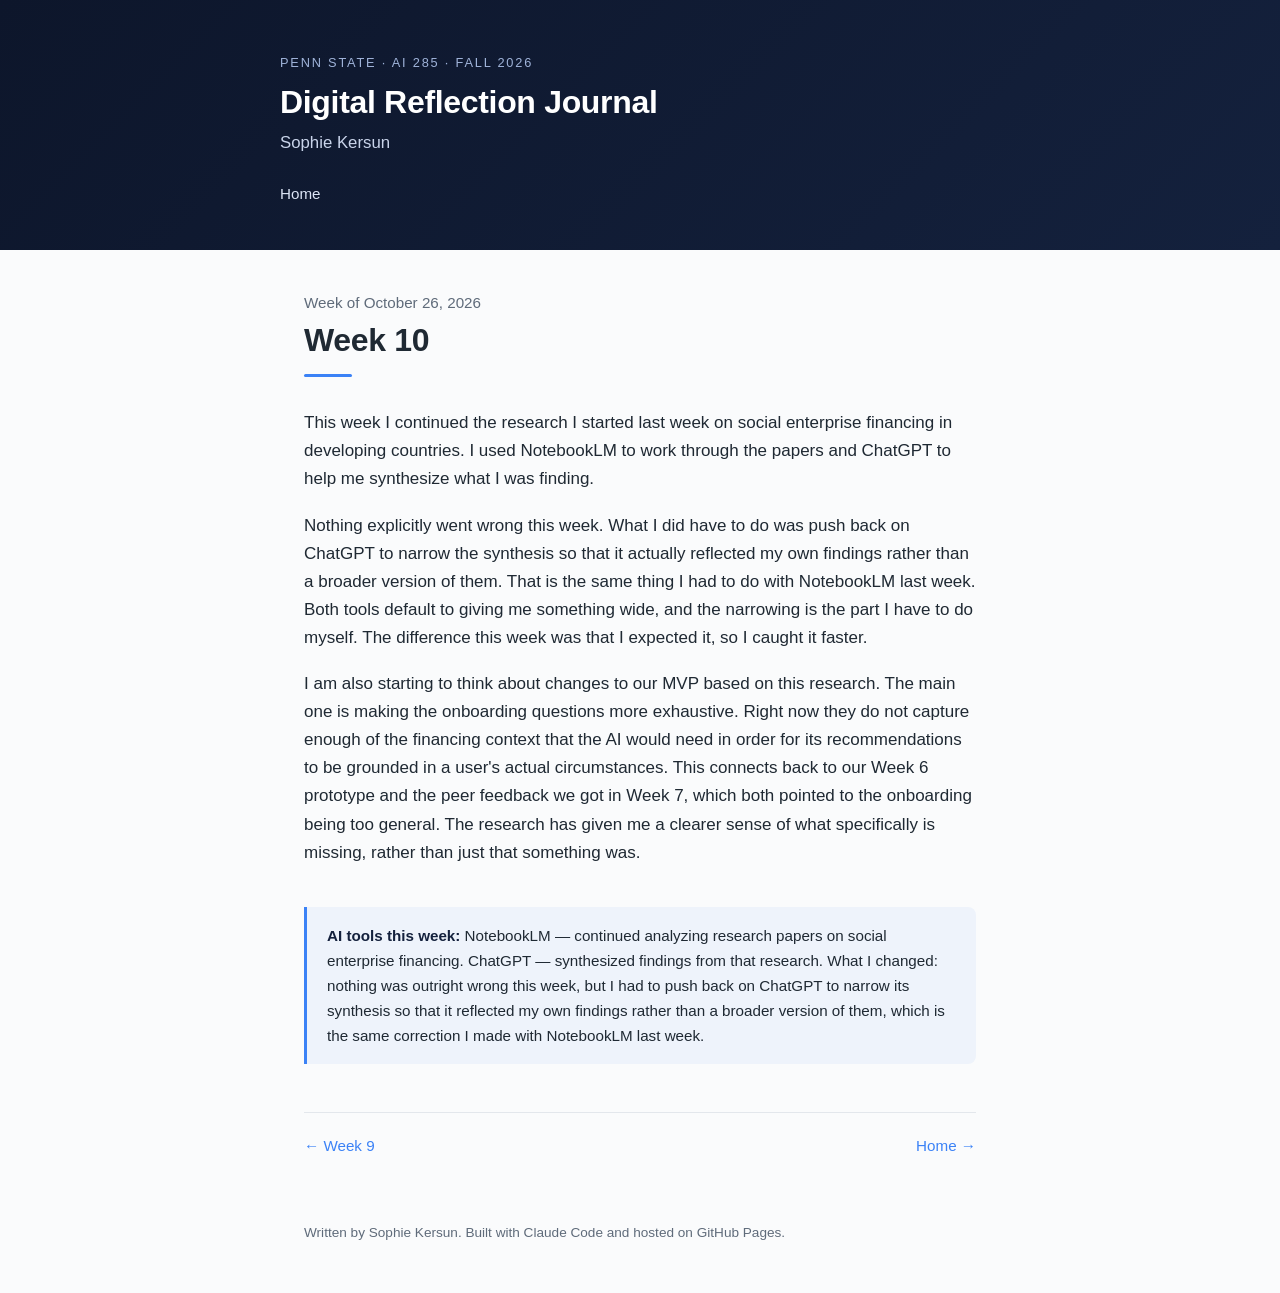
==== week10.html @ ba59d56c "Add Week 10 reflection Co-Authored-By: Claude Opus 5 <noreply@anthropic.com>" ====
<!doctype html>
<html lang="en">
<head>
  <meta charset="utf-8">
  <meta name="viewport" content="width=device-width, initial-scale=1">
  <title>Week 10 | AI 285 Weekly Reflections</title>
  <link rel="stylesheet" href="style.css">
</head>
<body>
  <header class="site-header">
    <div class="inner">
      <p class="kicker">Penn State · AI 285 · Fall 2026</p>
      <h1>Digital Reflection Journal</h1>
      <p class="byline">Sophie Kersun</p>
      <nav><a href="index.html">Home</a></nav>
    </div>
  </header>

  <main>
    <article class="post">
      <header>
        <p class="date">Week of October 26, 2026</p>
        <h1>Week 10</h1>
      </header>

      <p>This week I continued the research I started last week on social enterprise financing in developing countries. I used NotebookLM to work through the papers and ChatGPT to help me synthesize what I was finding.</p>

      <p>Nothing explicitly went wrong this week. What I did have to do was push back on ChatGPT to narrow the synthesis so that it actually reflected my own findings rather than a broader version of them. That is the same thing I had to do with NotebookLM last week. Both tools default to giving me something wide, and the narrowing is the part I have to do myself. The difference this week was that I expected it, so I caught it faster.</p>

      <p>I am also starting to think about changes to our MVP based on this research. The main one is making the onboarding questions more exhaustive. Right now they do not capture enough of the financing context that the AI would need in order for its recommendations to be grounded in a user's actual circumstances. This connects back to our Week 6 prototype and the peer feedback we got in Week 7, which both pointed to the onboarding being too general. The research has given me a clearer sense of what specifically is missing, rather than just that something was.</p>

      <div class="tools"><strong>AI tools this week:</strong> NotebookLM — continued analyzing research papers on social enterprise financing. ChatGPT — synthesized findings from that research. What I changed: nothing was outright wrong this week, but I had to push back on ChatGPT to narrow its synthesis so that it reflected my own findings rather than a broader version of them, which is the same correction I made with NotebookLM last week.</div>

      <nav class="post-nav">
        <a href="week9.html">← Week 9</a>
        <a href="index.html">Home →</a>
      </nav>
    </article>
  </main>

  <footer>Written by Sophie Kersun. Built with Claude Code and hosted on GitHub Pages.</footer>
</body>
</html>
---- style.css ----
/* AI 285 Weekly Reflections — shared stylesheet */
:root {
  --navy: #14213d;
  --navy-deep: #0d162b;
  --accent: #3b82f6;
  --ink: #1f2933;
  --muted: #5f6b7a;
  --rule: #e3e7ec;
  --page: #fafbfc;
  --card: #ffffff;
}

* { box-sizing: border-box; }

body {
  margin: 0;
  background: var(--page);
  color: var(--ink);
  font-family: -apple-system, BlinkMacSystemFont, "Segoe UI", Inter, Roboto, Helvetica, Arial, sans-serif;
  font-size: 17px;
  line-height: 1.65;
  -webkit-font-smoothing: antialiased;
}

/* Header band */
.site-header {
  background: linear-gradient(135deg, var(--navy-deep), var(--navy));
  color: #fff;
  padding: 3.25rem 1.5rem 2.75rem;
}
.site-header .inner {
  max-width: 720px;
  margin: 0 auto;
}
.site-header .kicker {
  font-size: 0.8rem;
  letter-spacing: 0.14em;
  text-transform: uppercase;
  color: #9fb3d9;
  margin: 0 0 0.6rem;
}
.site-header h1 {
  font-size: 2rem;
  font-weight: 700;
  letter-spacing: -0.01em;
  margin: 0;
  line-height: 1.2;
}
.site-header .byline {
  margin: 0.5rem 0 0;
  color: #c9d4ea;
  font-size: 1.05rem;
}
.site-header nav {
  margin-top: 1.5rem;
  font-size: 0.95rem;
}
.site-header nav a {
  color: #dbe4f5;
  text-decoration: none;
  border-bottom: 1px solid transparent;
  padding-bottom: 2px;
}
.site-header nav a:hover { border-bottom-color: #dbe4f5; }
.site-header nav .sep { color: #5f7099; margin: 0 0.6rem; }

/* Page body */
main {
  max-width: 720px;
  margin: 0 auto;
  padding: 2.5rem 1.5rem 4rem;
}

h2 {
  font-size: 1.15rem;
  text-transform: uppercase;
  letter-spacing: 0.08em;
  color: var(--muted);
  margin: 0 0 1.25rem;
}

.intro { margin: 0 0 2.5rem; color: var(--muted); }

/* Entry list on home */
.entries { list-style: none; margin: 0; padding: 0; }
.entries li {
  background: var(--card);
  border: 1px solid var(--rule);
  border-radius: 10px;
  margin-bottom: 0.9rem;
  transition: border-color 0.15s, transform 0.15s;
}
.entries li:hover { border-color: var(--accent); transform: translateY(-1px); }
.entries a {
  display: flex;
  align-items: baseline;
  justify-content: space-between;
  gap: 1rem;
  padding: 1.1rem 1.35rem;
  color: inherit;
  text-decoration: none;
}
.entries .week { font-weight: 600; }
.entries .date { color: var(--muted); font-size: 0.95rem; white-space: nowrap; }
.entries li.upcoming { border-style: dashed; background: transparent; }
.entries li.upcoming:hover { border-color: var(--rule); transform: none; }
.entries li.upcoming a { cursor: default; color: var(--muted); }

/* Individual post */
.post header { margin-bottom: 2rem; }
.post .date {
  color: var(--muted);
  font-size: 0.95rem;
  margin: 0 0 0.4rem;
}
.post h1 {
  font-size: 2rem;
  margin: 0;
  letter-spacing: -0.01em;
  line-height: 1.2;
}
.post h1::after {
  content: "";
  display: block;
  width: 48px;
  height: 3px;
  background: var(--accent);
  margin-top: 0.9rem;
  border-radius: 2px;
}
.post h3 {
  font-size: 1.05rem;
  margin: 2rem 0 0.5rem;
  color: var(--navy);
}
.post p { margin: 0 0 1.15rem; }

.tools {
  margin-top: 2.5rem;
  padding: 1rem 1.25rem;
  background: #eef3fb;
  border-left: 3px solid var(--accent);
  border-radius: 0 8px 8px 0;
  font-size: 0.95rem;
}
.tools strong { color: var(--navy); }

.post-nav {
  display: flex;
  justify-content: space-between;
  margin-top: 3rem;
  padding-top: 1.25rem;
  border-top: 1px solid var(--rule);
  font-size: 0.95rem;
}
.post-nav a { color: var(--accent); text-decoration: none; }
.post-nav a:hover { text-decoration: underline; }

footer {
  max-width: 720px;
  margin: 0 auto;
  padding: 0 1.5rem 3rem;
  color: var(--muted);
  font-size: 0.85rem;
}

@media (max-width: 520px) {
  .site-header h1, .post h1 { font-size: 1.6rem; }
  .entries a { flex-direction: column; gap: 0.2rem; }
}
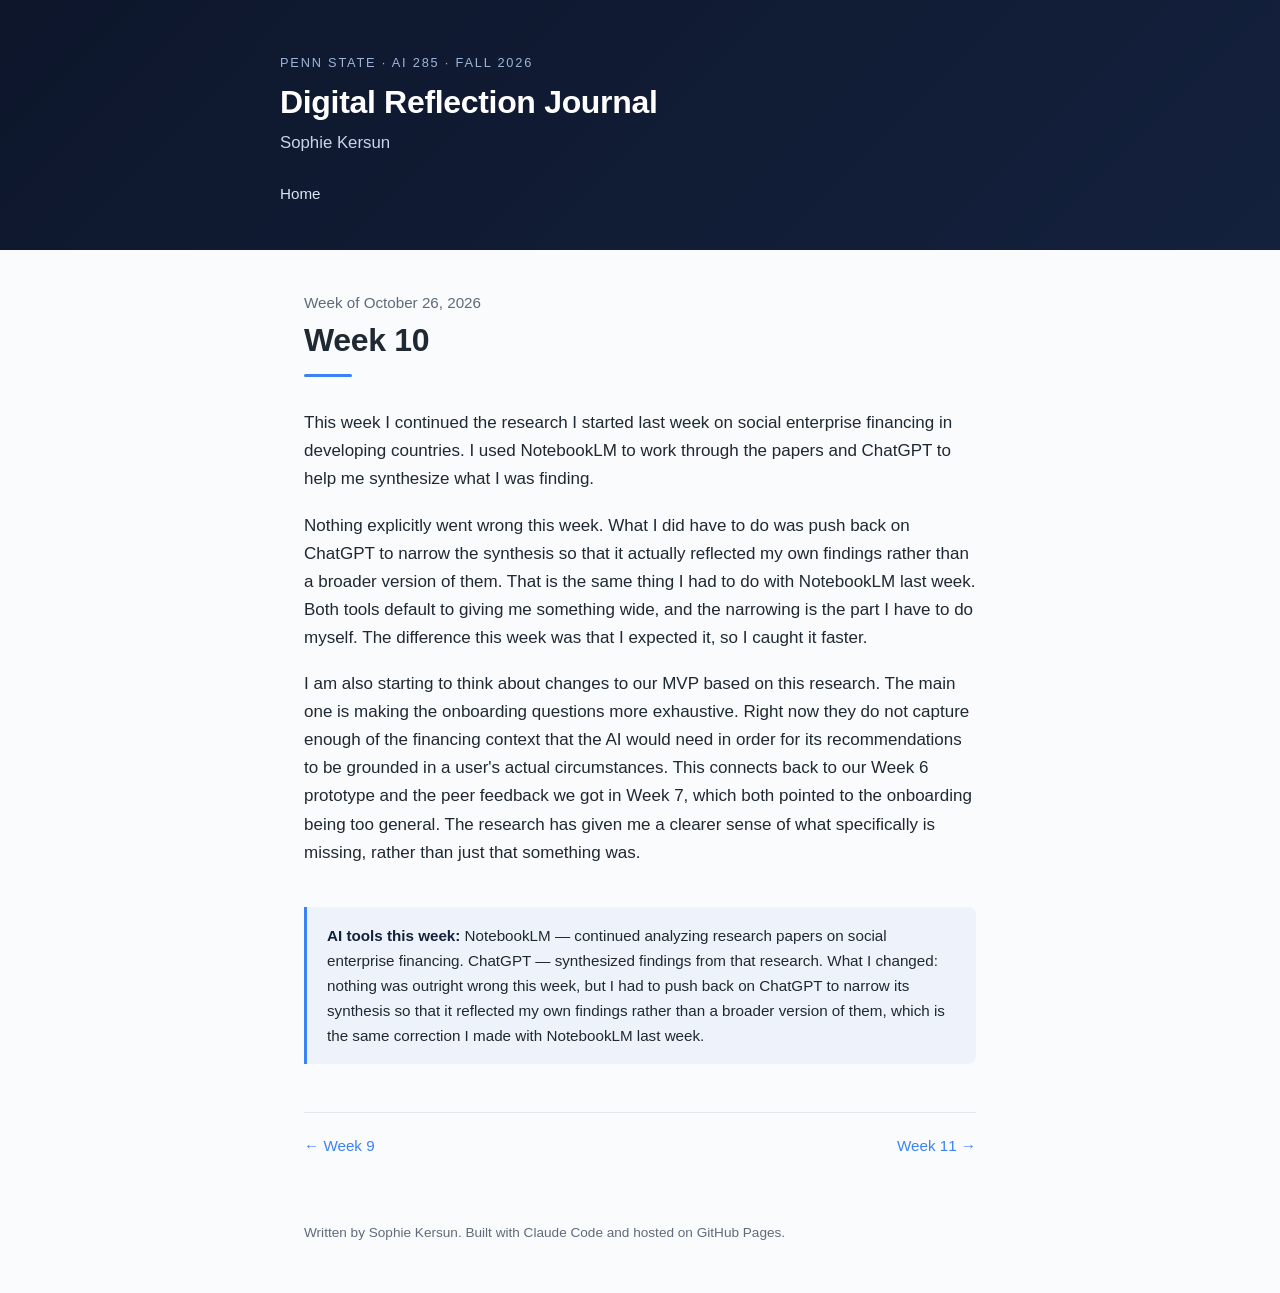
==== commit a88385fd: "Add Week 11 reflection Co-Authored-By: Claude Opus 5 <noreply@anthropic.com>" ====
--- a/week10.html
+++ b/week10.html
@@ -33,7 +33,7 @@
 
       <nav class="post-nav">
         <a href="week9.html">← Week 9</a>
-        <a href="index.html">Home →</a>
+        <a href="week11.html">Week 11 →</a>
       </nav>
     </article>
   </main>
